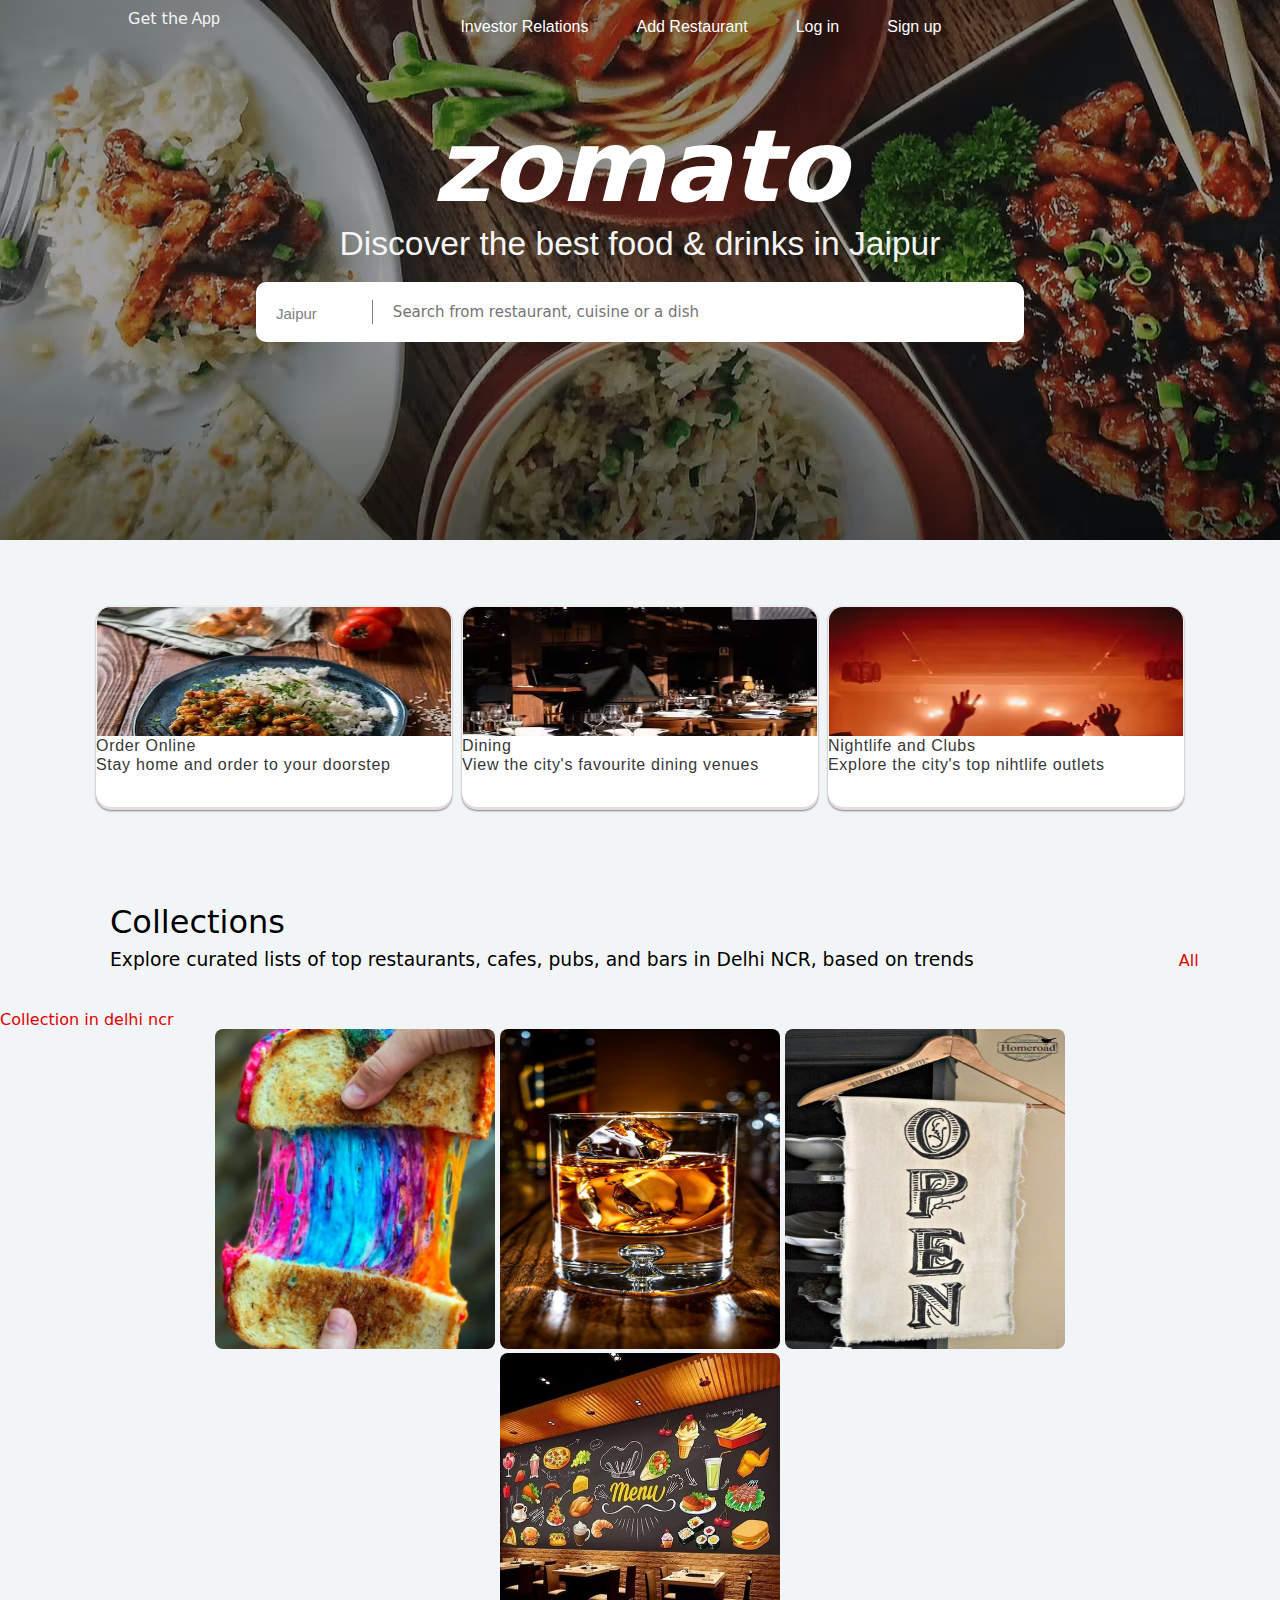
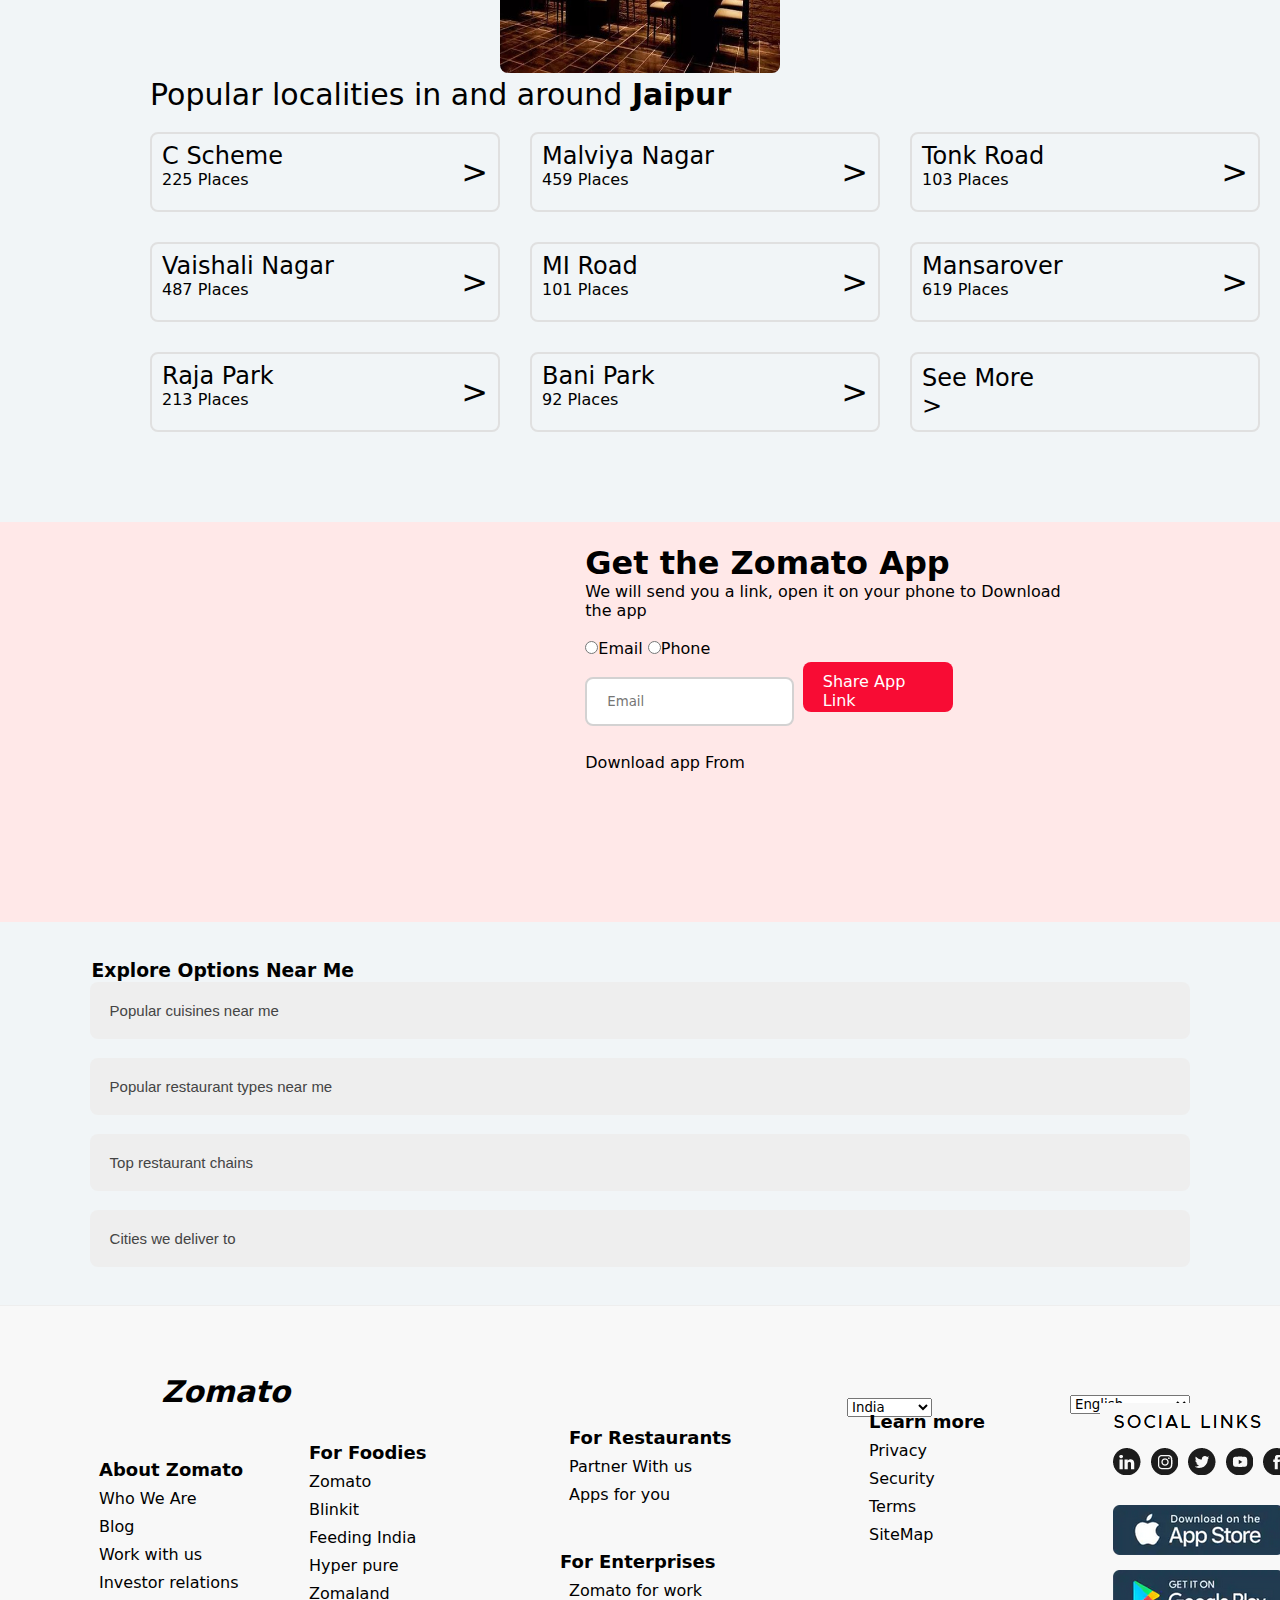
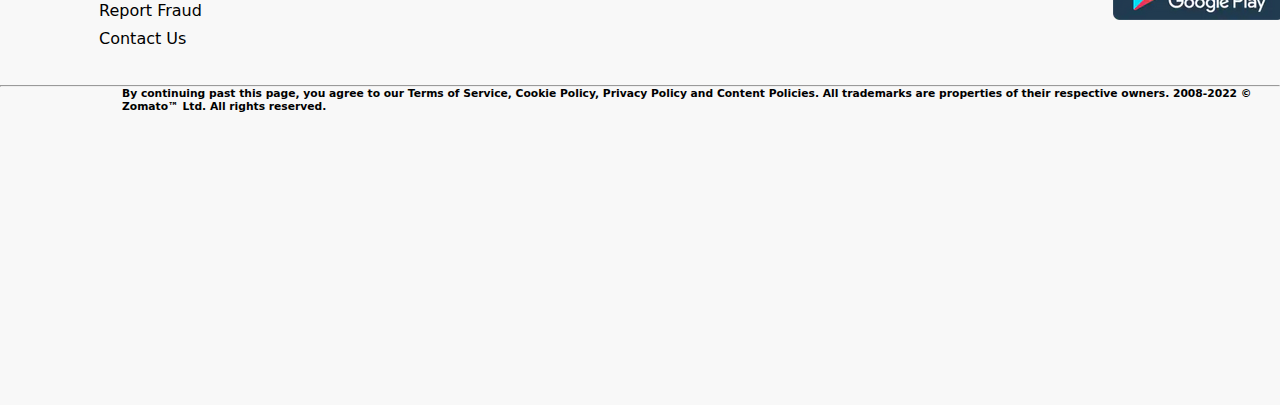
==== AKKU.html @ 3c8a38ae "welcome" ====
<!DOCTYPE html>
<html lang="en">
<head>
    <meta charset="UTF-8">
    <link rel="stylesheet" href="./AKKU.css">
    <link rel="stylesheet" href="./sachin.css">
    <link rel="stylesheet" href="./varad.css">
    <meta http-equiv="X-UA-Compatible" content="IE=edge">
    <meta name="viewport" content="width=device-width, initial-scale=1.0">
    <title>Zomato: zomato.com</title>
    <link rel="stylesheet" href="./index.css">
    <link rel="shortcut icon" type="image/x-icon" href="./Zomato-Logo-Vector.png">
    <link rel='stylesheet' href='https://cdn-uicons.flaticon.com/uicons-solid-rounded/css/uicons-solid-rounded.css'>
    <link rel='stylesheet' href='https://cdn-uicons.flaticon.com/uicons-regular-rounded/css/uicons-regular-rounded.css'>
    <link rel='stylesheet' href='https://cdn-uicons.flaticon.com/uicons-thin-rounded/css/uicons-thin-rounded.css'>
    
</head>
<body>
    <header>
        <div class="nav">
            <div>
                <h5> <span><i class="fi fi-tr-mobile-button"></i>Get the</span>  App</<h5>
             </div>
             <ul class="nav-bar">
                <li>Investor Relations</li>
                <li>Add Restaurant</li>
                <li>Log in</li>
                <li>Sign up</li>
             </ul>
        </div>
        <div class="head">
            <!-- <img class="logo" src="./Zomato-Logo-Vector-removebg-preview.png" alt=""> -->
            <h1>zomato</h1>
            <h3>Discover the best food & drinks in Jaipur </h3>
            <br>
            <div class="search">
                <i class="fi fi-sr-marker"></i>
                <pre><p>Jaipur      <i class="fi fi-rr-caret-down"></i></p></pre> 
                <i class="fi fi-rr-search"></i>
                <input type="text" placeholder="Search from restaurant, cuisine or a dish">
            </div>
        </div>
        
    </header>
    <section class="sec-1">
        <div class="box">
            <div class="white"><span>Order Online <br> Stay home and order to your doorstep</span></div>   
            <img src="./img1.avif" alt="">
        </div>
        <div class="box">
            <div class="white"><span>Dining <br>View the city's favourite dining venues </span></div>   
            <img src="./img2..avif" alt="">
        </div>
        <div class="box">
            <div class="white"><span>Nightlife and Clubs <br> Explore the city's top nihtlife outlets</span></div>   
            <img src="./img3.avif" alt="">
        </div>
    </section>
    <!-- ak finish -->
    <div >
        
        <h1 style="padding-left: 110px; padding-right: 110px; font-family: system-ui, -apple-system, BlinkMacSystemFont, 'Segoe UI', Roboto, Oxygen, Ubuntu, Cantarell, 'Open Sans', 'Helvetica Neue', sans-serif; font-weight: 500;">Collections</h1>
        <div style="display:inline-block">
        <h3 style="padding-left: 110px; font-family: system-ui, -apple-system, BlinkMacSystemFont, 'Segoe UI', Roboto, Oxygen, Ubuntu, Cantarell, 'Open Sans', 'Helvetica Neue', sans-serif; font-weight:400; padding-top: 8px; padding-bottom: 40px" >Explore curated lists of top restaurants, cafes, pubs, and bars in Delhi NCR, based on trends</h3>
    </div >
        <div style=" display: inline;  " >
            <a href="https://www.zomato.com/ncr/collections " target="-blank" style="color: rgb(223, 2, 2); padding-left: 200px; font-family: system-ui, -apple-system, BlinkMacSystemFont, 'Segoe UI', Roboto, Oxygen, Ubuntu, Cantarell, 'Open Sans', 'Helvetica Neue', sans-serif;"> All Collection in delhi ncr</a>
        </div>
    </div>
        
        <center>
        <div class="herosec d-flex" style="padding-left:100px ; padding-right: 100px;  ">
            <div style="display:inline-block " >
                <A href="https://www.zomato.com/ncr/trending-this-week " target="-blank"  >
                    <img src="./293debc98fc9412020cccd305fff12b6.jpg" alt="" height="320px" width="280px" style="border-radius: 8px; justify-content: space-between; gap: 10px;"  >
                </A>
            </div>
            <div style="display:inline-block "  >
                <A href="https://www.zomato.com/ncr/trending-this-week " target="-blank" >
                    <img src="./whisky.jpg" alt="" height="320px" width="280px" style="border-radius: 8px ; justify-content: space-between; gap: 10px;">
                </A>
            </div>
            <div style="display:inline-block">
                <A href="https://www.zomato.com/ncr/10-amazing-places-you-didnt-know-existed " target="-blank" >
                    <img src="./open.jpg" alt="" height="320px" width="280px" style="border-radius: 8px ; justify-content: space-between">
                </A>
            </div>
            <div style="display:inline-block">
                <A href="https://www.zomato.com/ncr/newly-opened " target="-blank" >
                    <img src="./Resta.jpg" alt="" height="320px" width="280px" style="border-radius: 8px">
                </A>
            </div>
        </center>
    
    
        </div>
    <!-- vedansh  -->
    <div class="container">
        <p class="heading">
            Popular localities in and around <b>Jaipur</b>
        </p>
        <div class="card_container">

            <div class="card">
                <div class="head1">
                    <h2>C Scheme</h2>
                    <p>225 Places</p>
                </div>
                <h1> > </h1>
            </div>
            <div class="card">
                <div class="head1">
                    <h2>Malviya Nagar</h2>
                    <p>459 Places</p>
                </div>
                <h1> > </h1>
            </div>
            <div class="card">
                <div class="head1">
                    <h2>Tonk Road</h2>
                    <p>103 Places</p>
                </div>
                <h1> > </h1>
            </div>
            <div class="card">
                <div class="head1">
                    <h2>Vaishali Nagar</h2>
                    <p>487 Places</p>
                </div>
                <h1> > </h1>
            </div>
            <div class="card">
                <div class="head1">
                    <h2>MI Road</h2>
                    <p>101 Places</p>
                </div>
                <h1> > </h1>
            </div>
            <div class="card">
                <div class="head1">
                    <h2>Mansarover</h2>
                    <p>619 Places</p>
                </div>
                <h1> > </h1>
            </div>
            <div class="card">
                <div class="head1">
                    <h2>Raja Park</h2>
                    <p>213 Places</p>
                </div>
                <h1> > </h1>
            </div>
            <div class="card">
                <div class="head1">
                    <h2>Bani Park</h2>
                    <p>92 Places</p>
                </div>
                <h1> > </h1>
            </div>
            <div class="card">
                <div class="headh1">
                    <h2 class="see"> See More</h2>
                    <h2>></h2>
                </div>
                <h1>  </h1>
            </div>
        </div>
    </div>

    <div class=" sapp flex flex-container just-btw just-evenly">
        <div class="left">
            <img src="https://b.zmtcdn.com/data/o2_assets/a500ffc2ab483bc6a550aa635f4e55531648107832.png" alt=""
                height="250px">


        </div>

        <div class="right">
            <h1>Get the Zomato App</h1>
            <p>We will send you a link, open it on your phone to Download</p>
            <p>the app</p>
            <br>
            <input type="radio" class="radio" id="email" name="e" value="email"><label for="html">Email</label>
            <input type="radio" class="radio" id="phone" name="e" value="phone"><label for="css">Phone</label>
            <br>
            <input type="text" class="text" name="enteremail" id="1" placeholder="Email" height="150">
            <button class="submit">Share App Link</button>
            <br>
            <br>
            <p>Download app From </p>
            <img src="https://b.zmtcdn.com/data/webuikit/23e930757c3df49840c482a8638bf5c31556001144.png" alt=""
                height="50px">
            <img src="https://b.zmtcdn.com/data/webuikit/9f0c85a5e33adb783fa0aef667075f9e1556003622.png" alt=""
                height="50px">

        </div>
    </div>
    <!-- sachin finish -->

    <div class="mid">
        <h3 style="margin-left: 2px; font-family: Okra, Helvetica, sans-serif;"><b>Explore Options Near Me</b></h3>
            <button class="accordion font varound2">Popular cuisines near me</button>
            <div class="panel">
              <p>Bakery food near me . Beverages food near me . Biryani food near me . Burger food near me . Cafe food near me . Chinese food near me . Coffee food near me . Continental food near me . Desserts food near me . Italian food near me . Momos food near me .Mughlai food near me . North Indian food near me . Pizza food near me . Rajasthani food near me . Rolls food near me . Sandwich food near me . Shake food near me . South Indian food near me . Street food near me</p>
            </div>
            <br>
            <br>        
            <button class="accordion font varound2">Popular restaurant types near me</button>
            <div class="panel">
              <p>Bakeries near me . Bars near me . Beverage Shops near me . Bhojanalya near me . Cafés near me . Casual Dining near me . Clubs near me . Dessert Parlors near me . Dhabas near me . Fine Dining near me . Food Courts near me . Food Trucks near me . Kiosks near me . Lounges near me . Microbreweries near me . Paan Shop near me . Pubs near me . Quick Bites near me . Sweet Shops near me</p>
            </div>
            <br>
            <br>        
            <button class="accordion font varound2">Top restaurant chains</button>
            <div class="panel">
              <p>Bikanervala  Biryani Blues  Burger King   Burger Singh   Dunkin' Donuts</p>
            </div>
            <br>
            <br>
            <button class="accordion font varound2">Cities we deliver to</button>
            <div class="panel">
              <p><div class="col-m-4" style="margin-top:  20px; padding-left: -10px;">
                    <ul class="footer_links-1">
                    <li>Pune</li>
                    <li>Nashik</li>
                    <li>Mumbai</li>
                    <li>Thane</li>
                    <li>Kolkata</li>
                </ul>
            </div>
            <div class="col-m-5" style=" margin-top: -145px; margin-left: 260px;">
                    <ul class="footer-links-2">
                    <li>Uttarakhand</li>
                    <li>Madhya pradesh</li>
                    <li>Surat</li>
                    <li>Ahemdabad</li>
                    <li>Uttar pradesh</li>
                    <li>Kerala</li>
                </ul>
            </div>
            <div class="col-m-5" style="margin-top: -175px;margin-left: 560px;">
                    <ul class="footer-links-3">
                    <li>Kochi</li>
                    <li>Srinagar</li>
                    <li>Manali</li>
                    <li>Patna</li>
                    <li>Akola</li>
                    <li>Lucknow</li>
                    <li>Bhopal</li>
                </ul>
            </div>					
            <div class="col-m-5" style="margin-top: -200px;margin-left: 860px;">
                    <ul class="footer-links-3">
                    <li>Aurangabad</li>
                    <li>Nagpur</li>
                    <li>Changarh</li>
                    <li>Goa</li>
                    <li>Indore</li>
                    <li>Gangtok</li>
                    <li>Chennai</li>
                </ul>
            </div>		
            </p>
            </div>
            <script>
                var acc = document.getElementsByClassName("accordion");
                var i;
                
                for (i = 0; i < acc.length; i++) {
                  acc[i].addEventListener("click", function() {
                    this.classList.toggle("active");
                    var panel = this.nextElementSibling;
                    if (panel.style.display === "block") {
                      panel.style.display = "none";
                    } else {
                      panel.style.display = "block";
                    }
                  });
                }
                </script>        
    </div>	 
            
            <div class="footer" style="min-height: 700px;">
                <div class="wrap">
                    <div class="row">
                        <div class="col-m-10" style="width: 725px;">
                            <div class="logo1" style="color:black">
                                <h3 style="font-size: 30px; margin:3px -5px"><b><i style="color: black">Zomato</i></b></h3>
                            </div>
                        </div>
                        <div class="col-m-6" style= "margin-top: 1px; margin-left: 777px; width: 1200px;">
                            <div class="form-group" arial-labelledby="country-dropdown-label;" style="margin-left: 70px;">
                                <div class="input-group col-xs-2">
                                    <span class="input-group-addon"> <i class="glyphicon glyphicon-globe"></i></span>
                                        <select class="form-control">
                                            <option>India</option>
                                            <option>Austrailia</option>
                                            <option>China</option>
                                            <option>USA</option>
                                            <option>Italy</option>
                                            <option>UAE</option>
                                            <option>UK</option>
                                            <option>QATAR</option>
                                    </select>
                                </div>
                            </div>
                        </div>
                        <div class="col-m-6" style= "margin-top: -23px; margin-left: 1000px; width: 1200px;">
                            <div class="form-group" style="margin-left: 70px;">
                                <div class="input-group col-xs-2">
                                    <span class="input-group-addon"> <i class="glyphicon glyphicon-globe"></i></span>
                                        <select class="form-control">
                                            <option>English</option>
                                            <option>Cestina</option>
                                            <option>Espanol</option>
                                            <option>Indonesian</option>
                                            <option>Italian</option>
                                            <option>Polish</option>
                                            <option>Postugues(BR)</option>
                                            <option>Portugues(PT)</option>
                                    </select>
                                </div>
                            </div>
                        </div>
                    </div>
                </div>
            
                <div class="footer_divider">
                </div>
    
                <div class="row">
                    <div class="col-m-4 " style="padding-left: 90px;">
                        <h3 style="padding-left: 9px; margin-top: 45px; color:black">About Zomato</h3>
                        <ul class="footer_links-1">
                            <li style="color: black">Who We Are</li>
                            <li style="color: black">Blog</li>
                            <li style="color: black">Work with us</li>
                            <li style="color: black">Investor relations</li>
                            <li style="color: black">Report Fraud</li>
                            <li style="color: black">Contact Us</li>
                        </ul>
                    </div>
                    <div class="col-m-5" style=" margin-top: -215px; margin-left: 300px;">
                        <h3 style="padding-left: 9px; color:black">For Foodies</h3>
                        <ul class="footer-links-2">
                            <li style="color: black">Zomato</li>
                            <li style="color: black">Blinkit</li>
                            <li style="color: black">Feeding India</li>
                            <li style="color: black">Hyper pure</li>
                            <li style="color: black">Zomaland</li>
                        </ul>
                    </div>
                    <div class="col-m-5" style="margin-top: -185px;margin-left: 560px;">
                        <h3 style="padding-left: 9px; color:black">For Restaurants</h3>
                        <ul class="footer-links-3">
                            <li style="color: black">Partner With us</li>
                            <li style="color: black">Apps for you</li>
                            <br>
                            <br>
                            <h3 style="padding-left: -165px; color: black;">For Enterprises</h3>
                            <li style="color: black">Zomato for work</li>
                        </ul>
                    </div>					
                    <div class="col-m-5" style="margin-top: -198px;margin-left: 860px;">
                        <h3 style="padding-left: 9px; color:black">Learn more</h3>
                        <ul class="footer-links-3">
                            <li style="color: black">Privacy</li>
                            <li style="color: black">Security</li>
                            <li style="color: black">Terms</li>
                            <li style="color: black">SiteMap</li>
                        </ul>
                    </div>		
                    <div class="col-m-5" style="margin-top: -150px;margin-left: 1100px;">
                        <h3 style="padding-left: 45px;"></h3>
                        <img src="Screenshot 2022-11-27 232117.png">
                    </div>					
                </div>
                <div class="footer_divider">
                </div>
                <br>
                <br>
                <hr style=" color:black">
                <div class="footer_list " style="color: black; ">
                    <h6 style="padding-left: 67px;">By continuing past this page, you agree to our Terms of Service, Cookie Policy, Privacy Policy and Content Policies. All trademarks are properties of their respective owners. 2008-2022 © Zomato™ Ltd. All rights reserved.</h6>
    
                </div>
    
                <div class="footer_divider"></div>		
            </div>
            <!-- varad finish -->
</body>
</html>
---- AKKU.css ----
*{
    margin: 0;
    padding: 0;
    box-sizing: border-box;
    font-family: system-ui, -apple-system, BlinkMacSystemFont, 'Segoe UI', Roboto, Oxygen, Ubuntu, Cantarell, 'Open Sans', 'Helvetica Neue', sans-serif;
}

header{
    width: 100%;
    height: 60vh;
    overflow: hidden;
    position:relative;
    object-fit:cover;
    background: url(./bg\ half.avif);
    margin-bottom: 7vh;
}

.header image{
    position: absolute;
    top: -20vh;
    z-index: -1;
}



.nav{
    display: flex;
    margin: 1vh 10vw;
    justify-content: space-between;
    color: white;
    font-size: 1em;
    font-family: Verdana, Geneva, Tahoma, sans-serif;
}

.search fi fi-rr-caret-down{
    background-color:black ;
}

.nav-bar{
    display: flex;
    margin: auto;
}

.nav-bar li{
    font-size: 1em;
    font-family: Verdana, Geneva, Tahoma, sans-serif;
    font-weight: lighter;
    padding-left: 30px;
    list-style: none;
}
.nav h5{
    font-family: Verdana, Geneva, Tahoma, sans-serif;
    font-size: 1em;
    color: whitesmoke;
    font-weight: lighter;

}

.head{
    display:flex;
    flex-direction: column;
    justify-content: center;
    margin-top: 7vh;
    align-items: center;
}

.head h1{
    color: white;
    font-size: 100px;
    font-style:oblique;
}

/* .logo{
    width: 200px;

} */

.head h3{
    font-size: 2.1em;
    color: whitesmoke;
    font-weight: lighter;
    font-family: Verdana, Geneva, Tahoma, sans-serif;
}

.search {
    display: flex;
    width: 60vw;
    height: 60px;
    align-items: center;
    justify-content: flex-start;
    border-radius: 10px;
    background-color: white;
    padding: 5px 0;
}

.search input{
    outline: none;
    border: none;
    width: 50%;
    padding-left: 10px;
    font-size: 15px;
}

.search p{
        color: gray;
        border-right: 1px solid gray;
        font-family: Verdana, Geneva, Tahoma, sans-serif;
        font-size: 15px;
        padding-right: 10px;
}

.search i:first-child{
    font-size: 20px;
    color: rgb(252,119,119);
    padding-left: 10px;
    padding-right: 10px;
}

.search i:last-child{
    color: #000;
}

.search i{
    color: gray;
    padding-left: 10px;
}

.sec-1{
    display: flex;
    justify-content: center;
    margin-bottom: 10vh;
}
.box{
    position: relative;
    width: 356px;
    margin: 3px 5px;
    overflow: hidden;
    border-radius: 15px;
    background-color: rgb(230, 220, 220);
    box-shadow: 0 1px 2px gray;
}

.box img{
    width: 100%;
    border-radius: 15px;
    z-index: -1;
    height: 200px;
    border: 1px solid rgb(247, 239, 239);
}

.white{
    position:absolute;
    bottom: 3px;
    align-items: center;
    border-radius: 0 0 15px 15px;
    background-color: white;
    width: 100%;
    height: 35%;
    z-index: 2;
}

.white span{
    text-align: center;
    font-family: Verdana, Geneva, Tahoma, sans-serif;
    font-size: 1em;
    color: rgb(56,56,56);
    letter-spacing: 0.7px;
}
---- sachin.css ----
* {
    font-family: system-ui, -apple-system, BlinkMacSystemFont, 'Segoe UI', Roboto, Oxygen, Ubuntu, Cantarell, 'Open Sans', 'Helvetica Neue', sans-serif;
    margin: 0;
    padding: 0;
}

.heading {

    font-size: 30px;
    margin-bottom: 20px;
}

.container {
    margin-left: 150px;
    margin-right: 150px;
}

.card {
    height: 80px;
    border: 2px solid rgb(224, 224, 224);
    width: 350px;
    border-radius: 8px;
    display: flex;
    justify-content: space-between;
    padding: 10px;
    box-sizing: border-box;
    align-items: center;
    cursor: pointer;
}

.card:hover {
    box-shadow: 0px 0px 6px rgb(201, 201, 201);
}

.card h2 {
    font-weight: 400;
   
}

.head1 {
    height: 60px;
}

.card h1 {
    font-weight: 400;
}

.card_container {
    display: grid;
    grid-template-columns: auto auto auto;
    gap: 30px;
}

.sapp {
    background-color: #eed2d2;
    margin-top: 7%;

    height: 400px;
}

.left {
    margin-left: 400px;
    margin-top: 100px;
    height: 400px;
    width: 40%;

}

.right {
    height: 400px;
    width: 150%;
    margin-top: 45px;

}

.flex {
    display: flex;
    align-items: center;
}

.flex-container {
    display: flex;
    background-color: rgb(255, 232, 232);
    margin-bottom: 20px;
}

.input  {
    border: 1px solid lightslategray;
    background-color: #ffffff;
    padding: 15px;
    font-size: 16px;
    border-radius: 8px;

}

.submit {
    background-color: rgb(248, 12, 52);
    height: 50px;
    width: 150px;
    border: none;
    color: rgb(255, 255, 255);
    padding: 10px 20px;
    border-radius: 8px;
    text-decoration: none;
    display: inline-block;
    font-size: 16px;
    margin: 4px 4px;
    cursor: pointer;
    text-align: left;

}

.text {
    width: 30%;
    padding: 15px 20px;
    margin: 8px 0;
    box-sizing: border-box;
    border: 2px solid rgb(211, 210, 210);
    border-radius: 8px;
}
.radio{
    justify-content: space-between;
    gap: 30px;

}
.see{
    text-align: center;
}
---- varad.css ----
body{
	background-color: #f1f5f7;
	font-family: -apple-system,BlinkMacSystemFont,"Segoe UI",Roboto,Helvetica,Arial,sans-serif,"Apple Color Emoji","Segoe UI Emoji","Segoe UI Symbol";
}
.navbar{
	background-color: #FFF;

}
.btn1{
	float: right;
    margin-right: 70px;
    margin-top: 10px;
    color:#FFF;
}
.btn{
	margin-right:20px;
}
.logo{
	height:120px;
	width:120px;
	margin:0 auto;
	margin-top: 45px;
	text-align:center;
	padding:20px 10px;
	background-color: black	;
	color: #FFF;
	border-radius:4px;
}
.header{
background-image: url("images/pizza3.png");
background-size: cover;
height:450px;
}

.text-center{
	font-size: 30px;
	margin-top: 35px;
}
form{
	margin-left:20%;
	margin-top: 55px;
}
.col-xs-6{
	margin-right: 10px;
}
.mid{
	margin: 3% 7%;
}
.image1{
	height:120px;
	width:148.28px;
	background-image: url("images/1.jpg");
	background-size: cover;
	margin:0px -7px 0px -15px;
	border-radius: 4px 0px 0px 4px;
}
.image2{
	height:120px;
	width:148.28px;
	background-image: url("images/2.jpg");
	background-size: cover;
	margin:0px -7px 0px -15px;
	border-radius: 4px 0px 0px 4px;
}
.image3{
	height:120px;
	width:148.28px;
	background-image: url("images/3.jpg");
	background-size: cover;
	margin:0px -7px 0px -15px;
	border-radius: 4px 0px 0px 4px;
}
.image4{
	height:120px;
	width:148.28px;
	background-image: url("images/4.jpg");
	background-size: cover;
	margin:0px -7px 0px -15px;
	border-radius: 4px 0px 0px 4px;
}
.text1 {
    float: right;
    display: inline-block;
    margin-left: 20px;
}
.col-lg-4{
	display: inline-flex;
	width:384.66px;
	background-color: #FFF;
	border-radius: 7px;
	margin: 10px;
}
.row{
	border-radius: 4px;
	color: black;
}
#one{
margin-left: -5px;
}
#four{
	margin-left: 25px;
}
#o_input{
	/*margin-left: -33px;
	margin: 0 auto;*/
	/*margin:18px 16px;*/ 	
	width:300px;
	
}
#o_btn{
	/*margin-left: -18px;
    margin-top: 20px;*/
    margin:18px 16px;
    width: 300px;


}
.wrapper_menu{
	margin-top: 65px;
}
.wrapper{
	margin: 0 auto;
    background-color: #FFF;
    margin-left: -25px;
    padding-left: 33px;
    border-radius: 7px;
    padding-top: 20px;
    padding-bottom: 20px;
	}
	.places{
	margin-top: 65px;
    background-color: #FFF;
    margin-left: 70px;
    padding-left: 43px;
    border-radius: 7px;
    padding-top: 20px;
    padding-bottom: 20px;
	}
	
	ul{
		margin:0 auto;
		list-style-type: none;
	}
	li{
		margin:9px;
	}
	a{
		text-decoration: none;
	}
	a:hover{
		text-decoration: none;
	}
	.statistics{
		margin-left:430px;
		display:inline-flex;
	}
	.value{
		font-weight: 400;
		color: #B9BFC7;
		text-transform: uppercase;
		font-size: 40px;
	}
	.label1{
		font-weight: 700;
		color: #B9BFC7;
		text-transform: uppercase;
		font-size: 15px;
		text-align:center;
	}
	.stats{
		margin: 10px 30px;
		text-align: center;
	}
	.first{
		margin-left: -250px;
	}
	.font{
		font-family: Arial, Helvetica, sans-serif;
	}
	.logo1{
	height:2.8rem;
	width:13.2rem;
    font-size: 1.6rem;
    font-family: Okra, Helvetica, sans-serif;
	margin:0 120px;
	margin-top: 45px;
	text-align:center;
	padding:20px 10px;
	color: black;
	border-radius:4px;
	}
	.footer{

    background-color: rgb(248, 248, 248);
    border-top: 1px solid #eee;
   	}
	.footer_divider{
		width:1140px;
		margin: 5px auto;
	}
	.footer_bottom li{
		float:left;
	}
	.footer li{
		color: #e7e2e2;
	}
	.footer h3{
		color:#ADB0B6;
		font-weight: 700;
		font-size: 18px;
	}
	.footer_list{
		height: 35px;
    padding-left: 55px;
	}

@media only screen and (min-width: 1150px) {
	.col-xl-4{
		float:right; margin-top: -359px;

	}
	#order{
		float:right;
	    margin-top: -359px; 
		margin-left: 73%;

	}
	#four{
		margin-left:  10px;
	}
	.menu{
		margin: 0 auto;
		margin-right: 40px;
	}
	
	.places{
		width:1186.18px;
	}

}
@media (min-width: 992px){
.col-md-3 {
    width: 33.333%;
}
}
.accordion {
  background-color: #eee;
  color: #444;
  cursor: pointer;
  padding: 18px;
  width: 100%;
  border: none;
  text-align: left;
  outline: none;
  font-size: 15px;
  transition: 0.4s;
}

.active, .accordion:hover {
  background-color: #ccc; 
}

.panel {
  padding: 0 18px;
  display: none;
  background-color: white;
  overflow: hidden;
}
.varound2 {
  border: 2px ;
  border-radius: 8px;
  padding: 20px;
}
.gg-chevron-down {
 box-sizing: border-box;
 position: relative;
 display: block;
 transform: scale(var(--ggs,1));
 width: 22px;
 height: 22px;
 border: 2px solid transparent;
 border-radius: 100px
}
.gg-chevron-down::after {
 content: "";
 display: block;
 box-sizing: border-box;
 position: absolute;
 width: 10px;
 height: 10px;
 border-bottom: 2px solid;
 border-right: 2px solid;
 transform: rotate(45deg);
 left: 4px;
 top: 2px
}
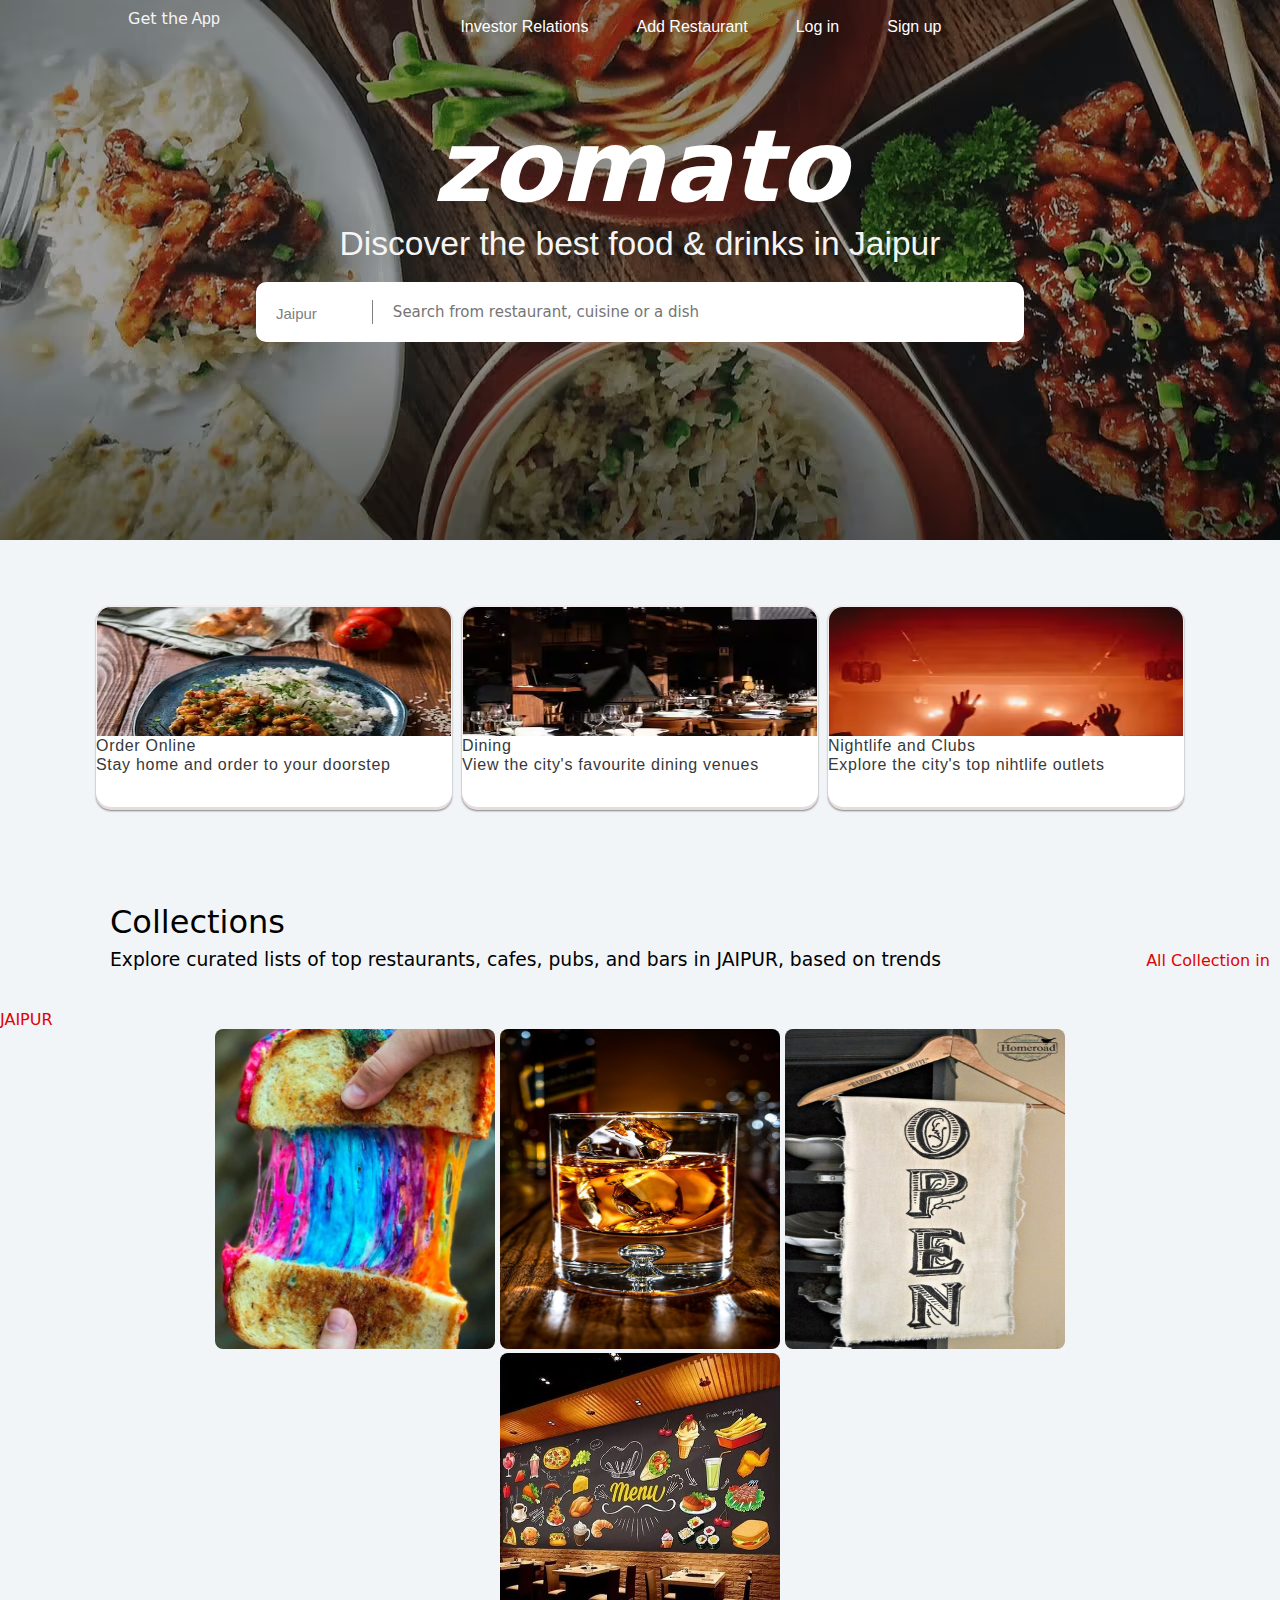
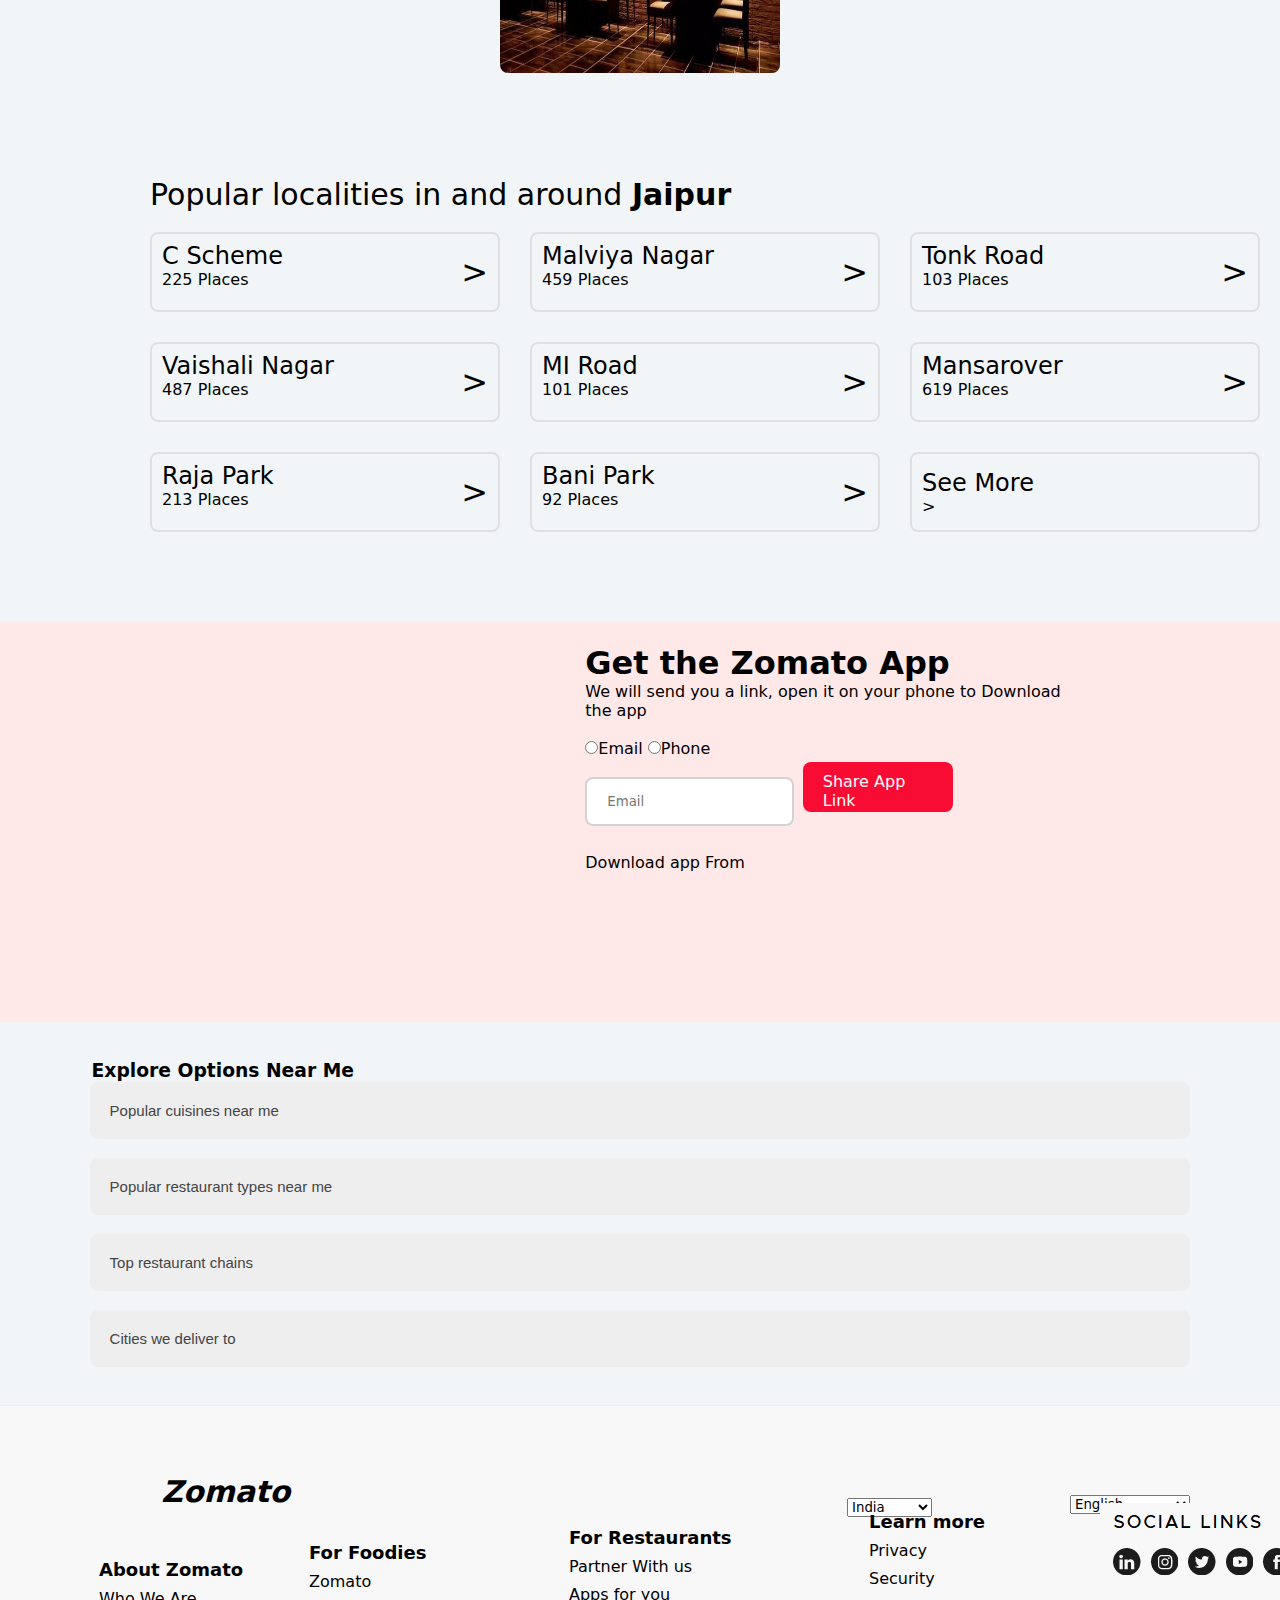
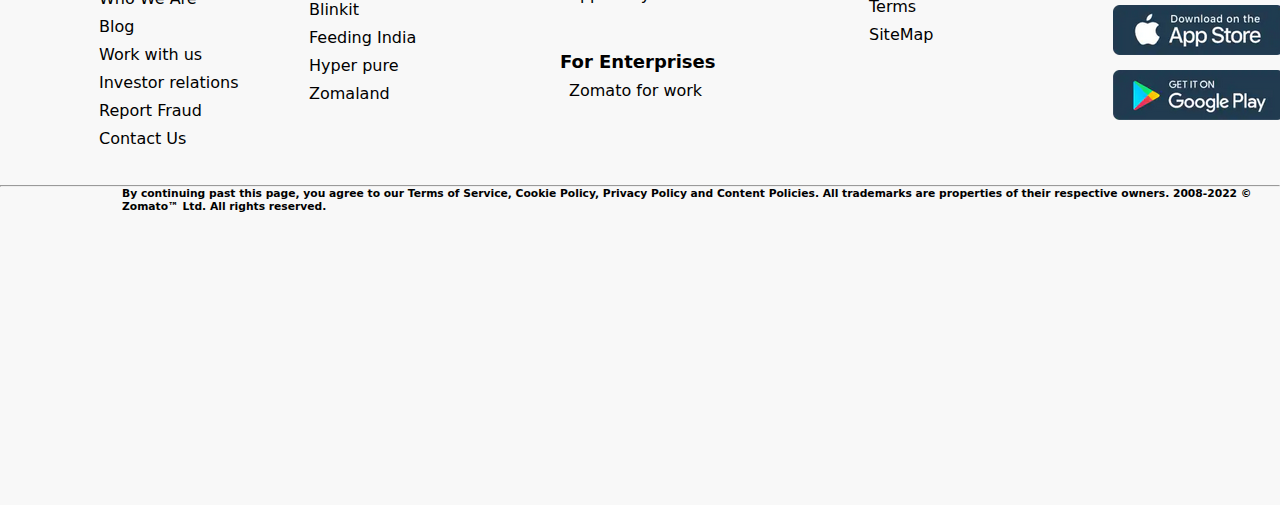
==== commit 438f7270: "intialized" ====
--- a/AKKU.html
+++ b/AKKU.html
@@ -17,12 +17,12 @@
 </head>
 <body>
     <header>
-        <div class="nav">
+        <div class="nav" >
             <div>
                 <h5> <span><i class="fi fi-tr-mobile-button"></i>Get the</span>  App</<h5>
              </div>
-             <ul class="nav-bar">
-                <li>Investor Relations</li>
+             <ul class="nav-bar"  >
+                <li >Investor Relations</li>
                 <li>Add Restaurant</li>
                 <li>Log in</li>
                 <li>Sign up</li>
@@ -56,15 +56,16 @@
             <img src="./img3.avif" alt="">
         </div>
     </section>
+
     <!-- ak finish -->
     <div >
         
         <h1 style="padding-left: 110px; padding-right: 110px; font-family: system-ui, -apple-system, BlinkMacSystemFont, 'Segoe UI', Roboto, Oxygen, Ubuntu, Cantarell, 'Open Sans', 'Helvetica Neue', sans-serif; font-weight: 500;">Collections</h1>
         <div style="display:inline-block">
-        <h3 style="padding-left: 110px; font-family: system-ui, -apple-system, BlinkMacSystemFont, 'Segoe UI', Roboto, Oxygen, Ubuntu, Cantarell, 'Open Sans', 'Helvetica Neue', sans-serif; font-weight:400; padding-top: 8px; padding-bottom: 40px" >Explore curated lists of top restaurants, cafes, pubs, and bars in Delhi NCR, based on trends</h3>
+        <h3 style="padding-left: 110px; font-family: system-ui, -apple-system, BlinkMacSystemFont, 'Segoe UI', Roboto, Oxygen, Ubuntu, Cantarell, 'Open Sans', 'Helvetica Neue', sans-serif; font-weight:400; padding-top: 8px; padding-bottom: 40px" >Explore curated lists of top restaurants, cafes, pubs, and bars in JAIPUR, based on trends</h3>
     </div >
         <div style=" display: inline;  " >
-            <a href="https://www.zomato.com/ncr/collections " target="-blank" style="color: rgb(223, 2, 2); padding-left: 200px; font-family: system-ui, -apple-system, BlinkMacSystemFont, 'Segoe UI', Roboto, Oxygen, Ubuntu, Cantarell, 'Open Sans', 'Helvetica Neue', sans-serif;"> All Collection in delhi ncr</a>
+            <a href="https://www.zomato.com/ncr/collections " target="-blank" style="color: rgb(223, 2, 2); padding-left: 200px; font-family: system-ui, -apple-system, BlinkMacSystemFont, 'Segoe UI', Roboto, Oxygen, Ubuntu, Cantarell, 'Open Sans', 'Helvetica Neue', sans-serif;"> All Collection in JAIPUR</a>
         </div>
     </div>
         
@@ -85,7 +86,7 @@
                     <img src="./open.jpg" alt="" height="320px" width="280px" style="border-radius: 8px ; justify-content: space-between">
                 </A>
             </div>
-            <div style="display:inline-block">
+            <div style="display:inline-block" >
                 <A href="https://www.zomato.com/ncr/newly-opened " target="-blank" >
                     <img src="./Resta.jpg" alt="" height="320px" width="280px" style="border-radius: 8px">
                 </A>
@@ -160,7 +161,7 @@
             <div class="card">
                 <div class="headh1">
                     <h2 class="see"> See More</h2>
-                    <h2>></h2>
+                    <p>></p>
                 </div>
                 <h1>  </h1>
             </div>
@@ -213,7 +214,7 @@
             <br>        
             <button class="accordion font varound2">Top restaurant chains</button>
             <div class="panel">
-              <p>Bikanervala  Biryani Blues  Burger King   Burger Singh   Dunkin' Donuts</p>
+              <pre><p>Bikanervala        Biryani  Blues      Burger King       Burger Singh   Dunkin' Donuts</p></pre>
             </div>
             <br>
             <br>
--- a/sachin.css
+++ b/sachin.css
@@ -9,8 +9,12 @@
     font-size: 30px;
     margin-bottom: 20px;
 }
+.head p{
+    
+}
 
 .container {
+    padding-top: 100px;
     margin-left: 150px;
     margin-right: 150px;
 }
